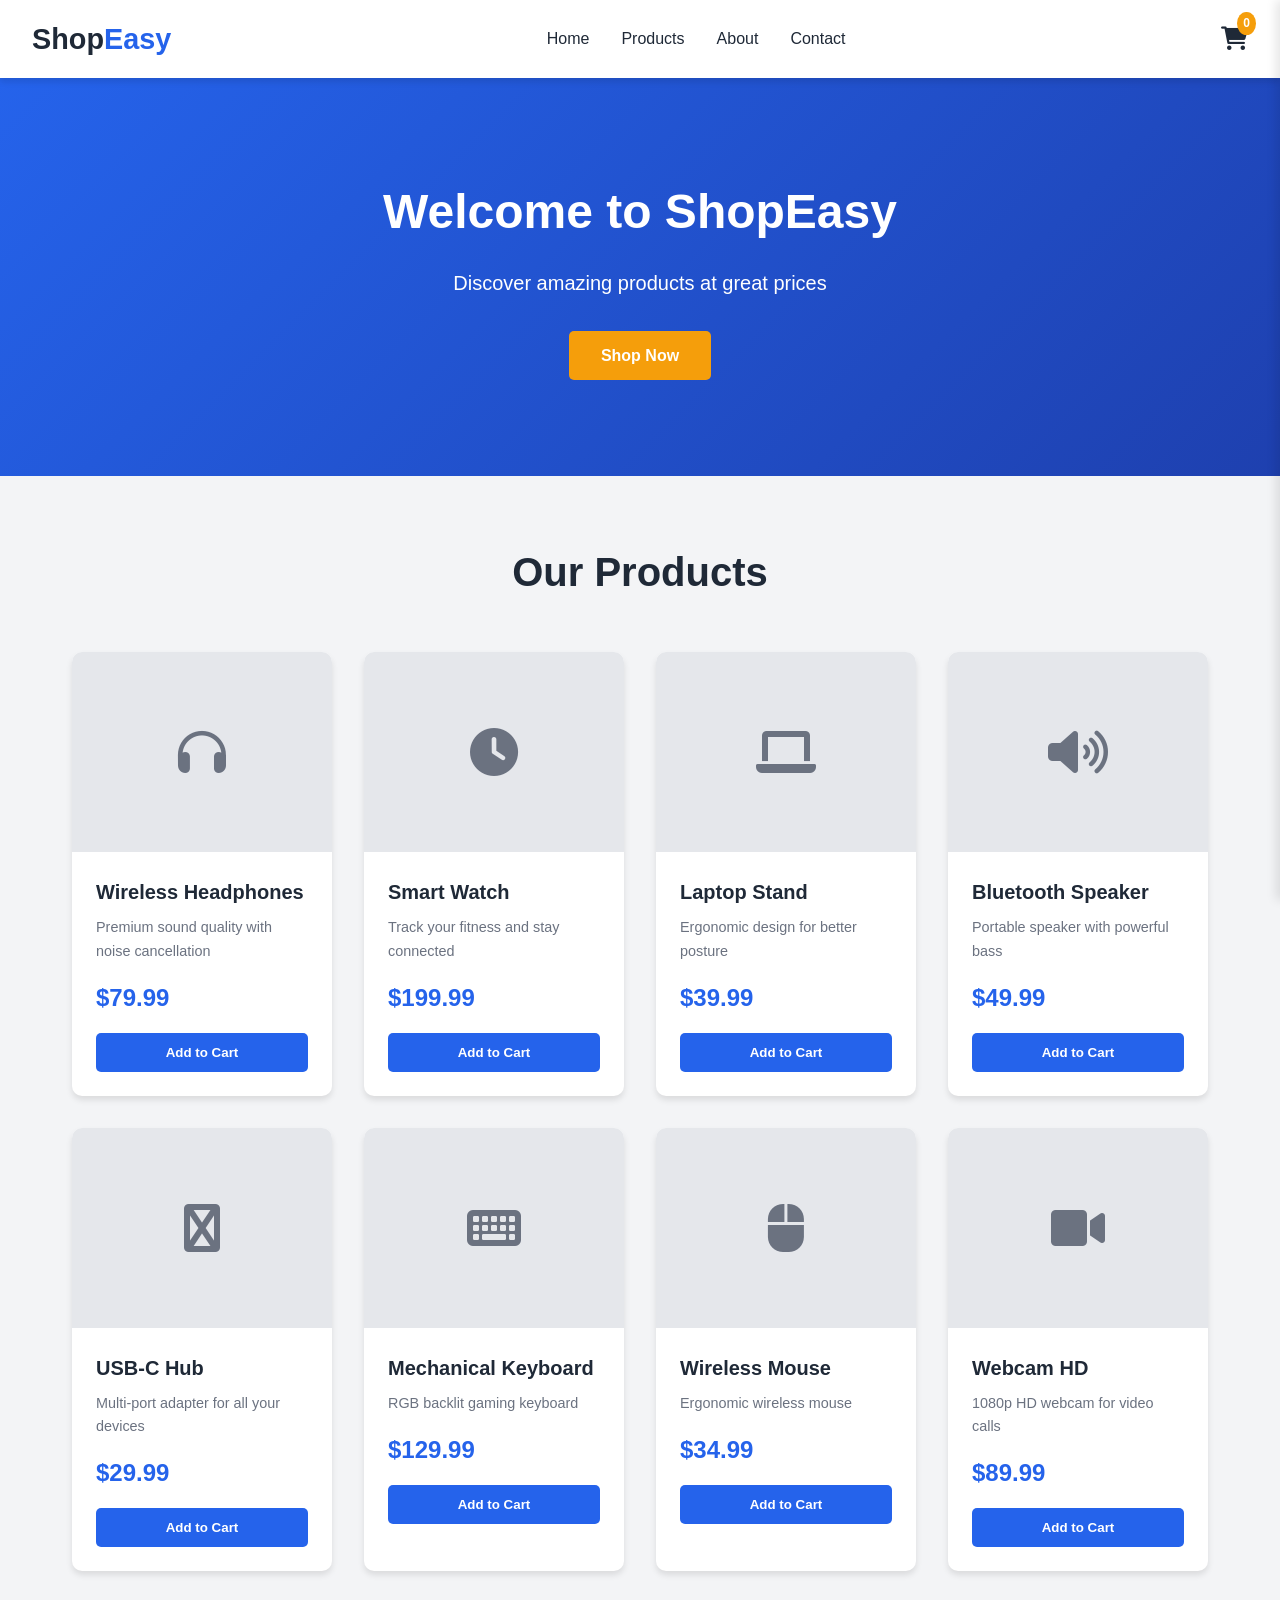
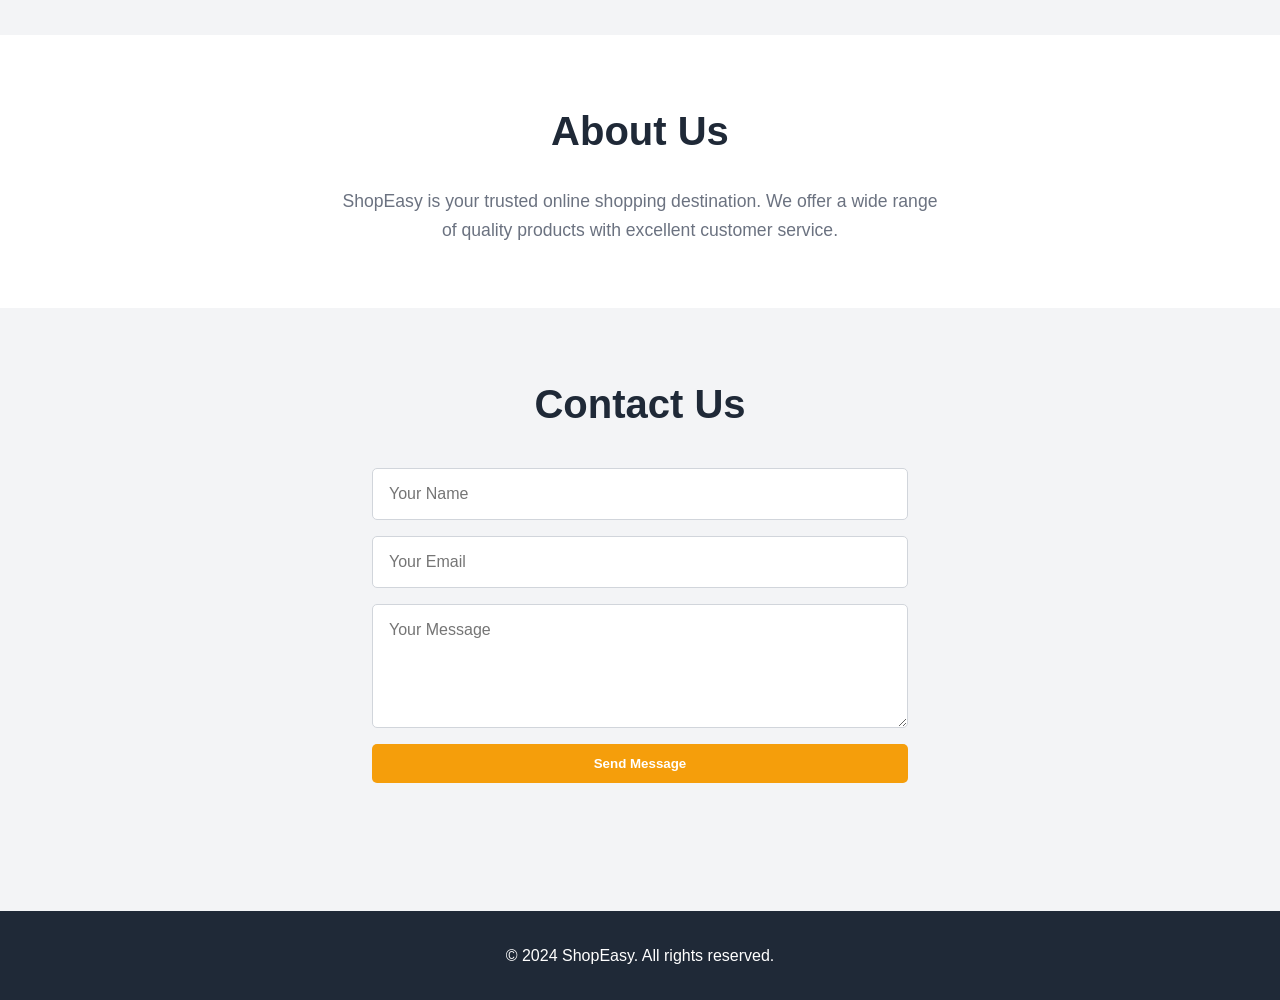
==== index.html @ 1d9d5d20 "Add e-commerce website with HTML, CSS, and JavaScript" ====
<!DOCTYPE html>
<html lang="en">
<head>
    <meta charset="UTF-8">
    <meta name="viewport" content="width=device-width, initial-scale=1.0">
    <title>ShopEasy - Your Online Store</title>
    <link rel="stylesheet" href="style.css">
    <link rel="stylesheet" href="https://cdnjs.cloudflare.com/ajax/libs/font-awesome/6.0.0/css/all.min.css">
</head>
<body>
    <!-- Header -->
    <header>
        <div class="logo">
            <h1>Shop<span>Easy</span></h1>
        </div>
        <nav>
            <ul>
                <li><a href="#home">Home</a></li>
                <li><a href="#products">Products</a></li>
                <li><a href="#about">About</a></li>
                <li><a href="#contact">Contact</a></li>
            </ul>
        </nav>
        <div class="cart-icon" onclick="toggleCart()">
            <i class="fas fa-shopping-cart"></i>
            <span id="cart-count">0</span>
        </div>
    </header>

    <!-- Hero Section -->
    <section id="home" class="hero">
        <div class="hero-content">
            <h2>Welcome to ShopEasy</h2>
            <p>Discover amazing products at great prices</p>
            <a href="#products" class="btn">Shop Now</a>
        </div>
    </section>

    <!-- Products Section -->
    <section id="products" class="products">
        <h2>Our Products</h2>
        <div class="product-grid" id="product-grid">
            <!-- Products will be dynamically inserted here -->
        </div>
    </section>

    <!-- About Section -->
    <section id="about" class="about">
        <h2>About Us</h2>
        <p>ShopEasy is your trusted online shopping destination. We offer a wide range of quality products with excellent customer service.</p>
    </section>

    <!-- Contact Section -->
    <section id="contact" class="contact">
        <h2>Contact Us</h2>
        <form id="contact-form" onsubmit="handleSubmit(event)">
            <input type="text" placeholder="Your Name" required>
            <input type="email" placeholder="Your Email" required>
            <textarea placeholder="Your Message" rows="5" required></textarea>
            <button type="submit" class="btn">Send Message</button>
        </form>
    </section>

    <!-- Shopping Cart Sidebar -->
    <div class="cart-sidebar" id="cart-sidebar">
        <div class="cart-header">
            <h3>Shopping Cart</h3>
            <span class="close-cart" onclick="toggleCart()">&times;</span>
        </div>
        <div class="cart-items" id="cart-items">
            <!-- Cart items will be dynamically inserted here -->
        </div>
        <div class="cart-footer">
            <div class="cart-total">
                <span>Total:</span>
                <span id="cart-total">$0.00</span>
            </div>
            <button class="btn checkout-btn" onclick="checkout()">Checkout</button>
        </div>
    </div>

    <!-- Footer -->
    <footer>
        <p>&copy; 2024 ShopEasy. All rights reserved.</p>
    </footer>

    <script src="script.js"></script>
</body>
</html>
---- style.css ----
/* Reset and Base Styles */
* {
    margin: 0;
    padding: 0;
    box-sizing: border-box;
    font-family: 'Segoe UI', Tahoma, Geneva, Verdana, sans-serif;
}

:root {
    --primary-color: #2563eb;
    --secondary-color: #1e40af;
    --accent-color: #f59e0b;
    --text-dark: #1f2937;
    --text-light: #6b7280;
    --white: #ffffff;
    --bg-light: #f3f4f6;
    --shadow: 0 4px 6px rgba(0, 0, 0, 0.1);
}

body {
    background-color: var(--bg-light);
    color: var(--text-dark);
    line-height: 1.6;
}

/* Header Styles */
header {
    background-color: var(--white);
    box-shadow: var(--shadow);
    padding: 1rem 2rem;
    display: flex;
    justify-content: space-between;
    align-items: center;
    position: sticky;
    top: 0;
    z-index: 1000;
}

.logo h1 {
    font-size: 1.8rem;
    color: var(--text-dark);
}

.logo span {
    color: var(--primary-color);
}

nav ul {
    display: flex;
    list-style: none;
    gap: 2rem;
}

nav ul li a {
    text-decoration: none;
    color: var(--text-dark);
    font-weight: 500;
    transition: color 0.3s;
}

nav ul li a:hover {
    color: var(--primary-color);
}

.cart-icon {
    position: relative;
    cursor: pointer;
    font-size: 1.5rem;
    color: var(--text-dark);
}

#cart-count {
    position: absolute;
    top: -8px;
    right: -8px;
    background-color: var(--accent-color);
    color: var(--white);
    font-size: 0.75rem;
    padding: 2px 6px;
    border-radius: 50%;
    font-weight: bold;
}

/* Hero Section */
.hero {
    background: linear-gradient(135deg, var(--primary-color), var(--secondary-color));
    color: var(--white);
    padding: 6rem 2rem;
    text-align: center;
}

.hero-content h2 {
    font-size: 3rem;
    margin-bottom: 1rem;
}

.hero-content p {
    font-size: 1.25rem;
    margin-bottom: 2rem;
}

.btn {
    display: inline-block;
    padding: 0.75rem 2rem;
    background-color: var(--accent-color);
    color: var(--white);
    text-decoration: none;
    border-radius: 5px;
    font-weight: 600;
    border: none;
    cursor: pointer;
    transition: transform 0.3s, background-color 0.3s;
}

.btn:hover {
    background-color: #d97706;
    transform: translateY(-2px);
}

/* Products Section */
.products {
    padding: 4rem 2rem;
    max-width: 1200px;
    margin: 0 auto;
}

.products h2 {
    text-align: center;
    font-size: 2.5rem;
    margin-bottom: 3rem;
    color: var(--text-dark);
}

.product-grid {
    display: grid;
    grid-template-columns: repeat(auto-fit, minmax(250px, 1fr));
    gap: 2rem;
}

.product-card {
    background-color: var(--white);
    border-radius: 10px;
    overflow: hidden;
    box-shadow: var(--shadow);
    transition: transform 0.3s;
}

.product-card:hover {
    transform: translateY(-5px);
}

.product-image {
    width: 100%;
    height: 200px;
    background-color: #e5e7eb;
    display: flex;
    align-items: center;
    justify-content: center;
    font-size: 3rem;
    color: var(--text-light);
}

.product-info {
    padding: 1.5rem;
}

.product-info h3 {
    font-size: 1.25rem;
    margin-bottom: 0.5rem;
}

.product-info .price {
    font-size: 1.5rem;
    color: var(--primary-color);
    font-weight: bold;
    margin-bottom: 1rem;
}

.product-info .description {
    color: var(--text-light);
    font-size: 0.9rem;
    margin-bottom: 1rem;
}

.add-to-cart {
    width: 100%;
    padding: 0.75rem;
    background-color: var(--primary-color);
    color: var(--white);
    border: none;
    border-radius: 5px;
    cursor: pointer;
    font-weight: 600;
    transition: background-color 0.3s;
}

.add-to-cart:hover {
    background-color: var(--secondary-color);
}

/* About Section */
.about {
    padding: 4rem 2rem;
    background-color: var(--white);
    text-align: center;
}

.about h2 {
    font-size: 2.5rem;
    margin-bottom: 1.5rem;
}

.about p {
    max-width: 600px;
    margin: 0 auto;
    color: var(--text-light);
    font-size: 1.1rem;
}

/* Contact Section */
.contact {
    padding: 4rem 2rem;
    max-width: 600px;
    margin: 0 auto;
}

.contact h2 {
    text-align: center;
    font-size: 2.5rem;
    margin-bottom: 2rem;
}

#contact-form {
    display: flex;
    flex-direction: column;
    gap: 1rem;
}

#contact-form input,
#contact-form textarea {
    padding: 1rem;
    border: 1px solid #d1d5db;
    border-radius: 5px;
    font-size: 1rem;
}

#contact-form input:focus,
#contact-form textarea:focus {
    outline: none;
    border-color: var(--primary-color);
}

/* Cart Sidebar */
.cart-sidebar {
    position: fixed;
    top: 0;
    right: -400px;
    width: 400px;
    height: 100%;
    background-color: var(--white);
    box-shadow: -4px 0 10px rgba(0, 0, 0, 0.1);
    z-index: 2000;
    transition: right 0.3s ease;
    display: flex;
    flex-direction: column;
}

.cart-sidebar.active {
    right: 0;
}

.cart-header {
    padding: 1.5rem;
    border-bottom: 1px solid #e5e7eb;
    display: flex;
    justify-content: space-between;
    align-items: center;
}

.close-cart {
    font-size: 2rem;
    cursor: pointer;
    color: var(--text-light);
}

.cart-items {
    flex: 1;
    overflow-y: auto;
    padding: 1rem;
}

.cart-item {
    display: flex;
    justify-content: space-between;
    align-items: center;
    padding: 1rem;
    border-bottom: 1px solid #e5e7eb;
}

.cart-item-info h4 {
    font-size: 1rem;
    margin-bottom: 0.25rem;
}

.cart-item-info .item-price {
    color: var(--primary-color);
    font-weight: bold;
}

.remove-item {
    color: #ef4444;
    cursor: pointer;
    font-size: 1.25rem;
}

.cart-footer {
    padding: 1.5rem;
    border-top: 1px solid #e5e7eb;
}

.cart-total {
    display: flex;
    justify-content: space-between;
    font-size: 1.25rem;
    font-weight: bold;
    margin-bottom: 1rem;
}

.checkout-btn {
    width: 100%;
}

/* Empty Cart Message */
.empty-cart {
    text-align: center;
    padding: 2rem;
    color: var(--text-light);
}

/* Footer */
footer {
    background-color: var(--text-dark);
    color: var(--white);
    text-align: center;
    padding: 2rem;
    margin-top: 4rem;
}

/* Responsive Design */
@media (max-width: 768px) {
    header {
        flex-direction: column;
        gap: 1rem;
    }

    nav ul {
        gap: 1rem;
    }

    .hero-content h2 {
        font-size: 2rem;
    }

    .cart-sidebar {
        width: 100%;
        right: -100%;
    }
}
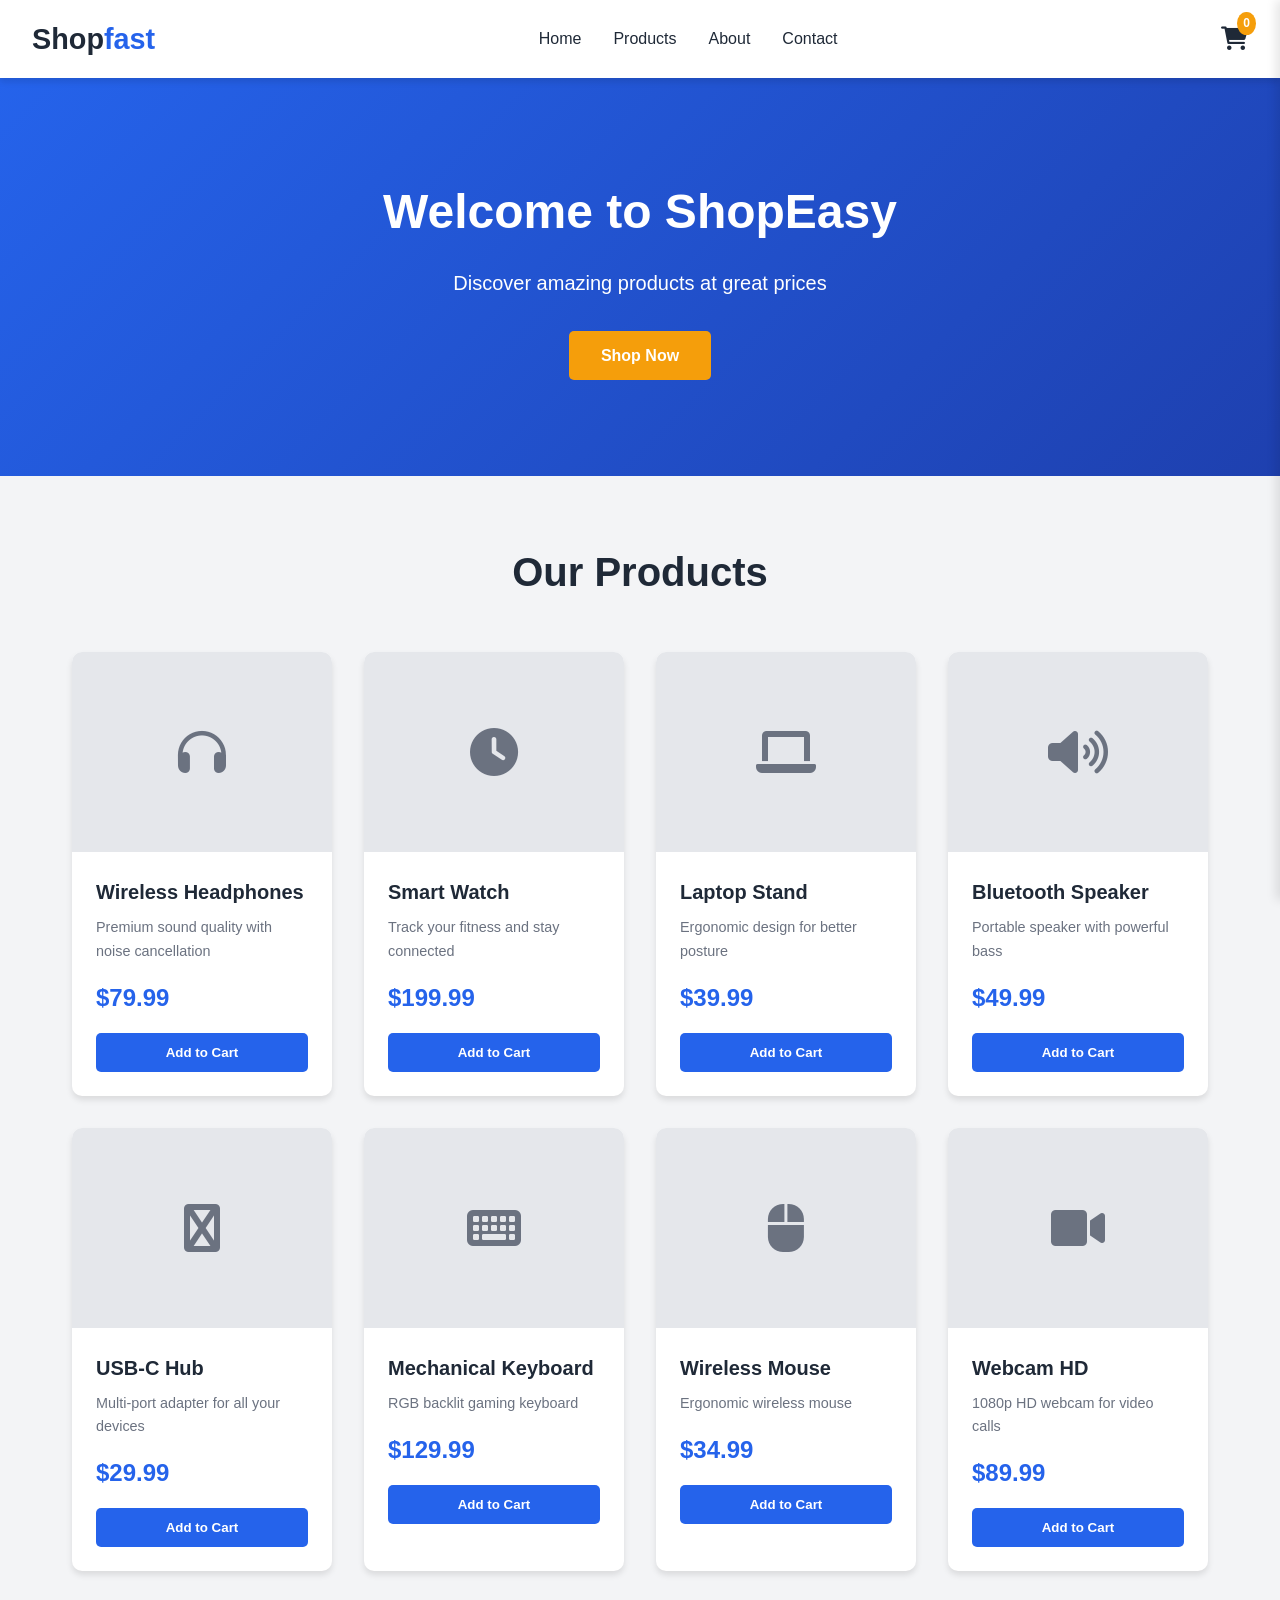
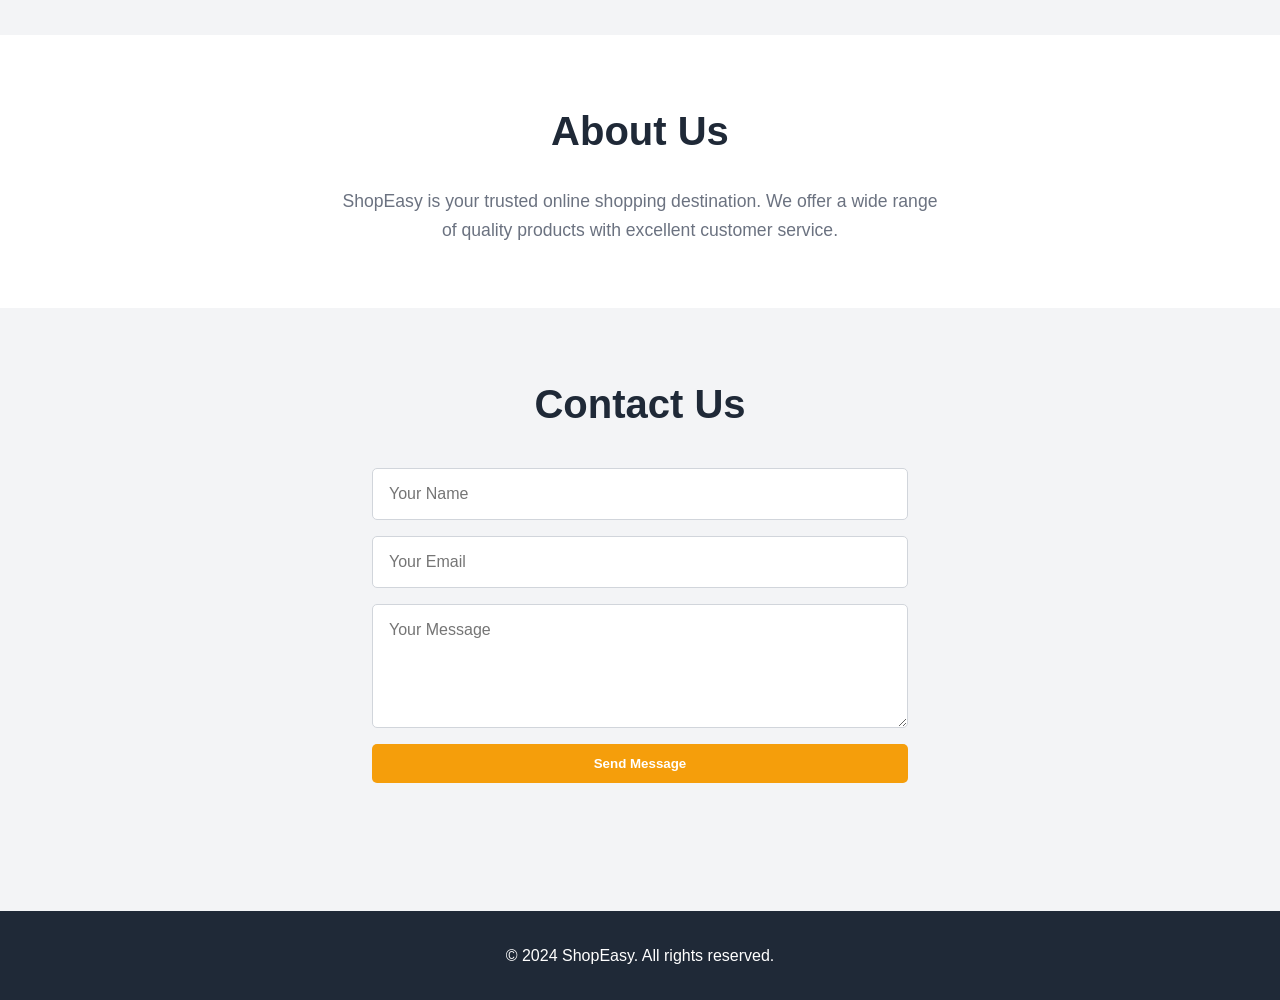
==== commit 662c8bff: "Remove xyz.html from tracking" ====
--- a/index.html
+++ b/index.html
@@ -11,7 +11,7 @@
     <!-- Header -->
     <header>
         <div class="logo">
-            <h1>Shop<span>Easy</span></h1>
+            <h1>Shop<span>fast</span></h1>
         </div>
         <nav>
             <ul>
